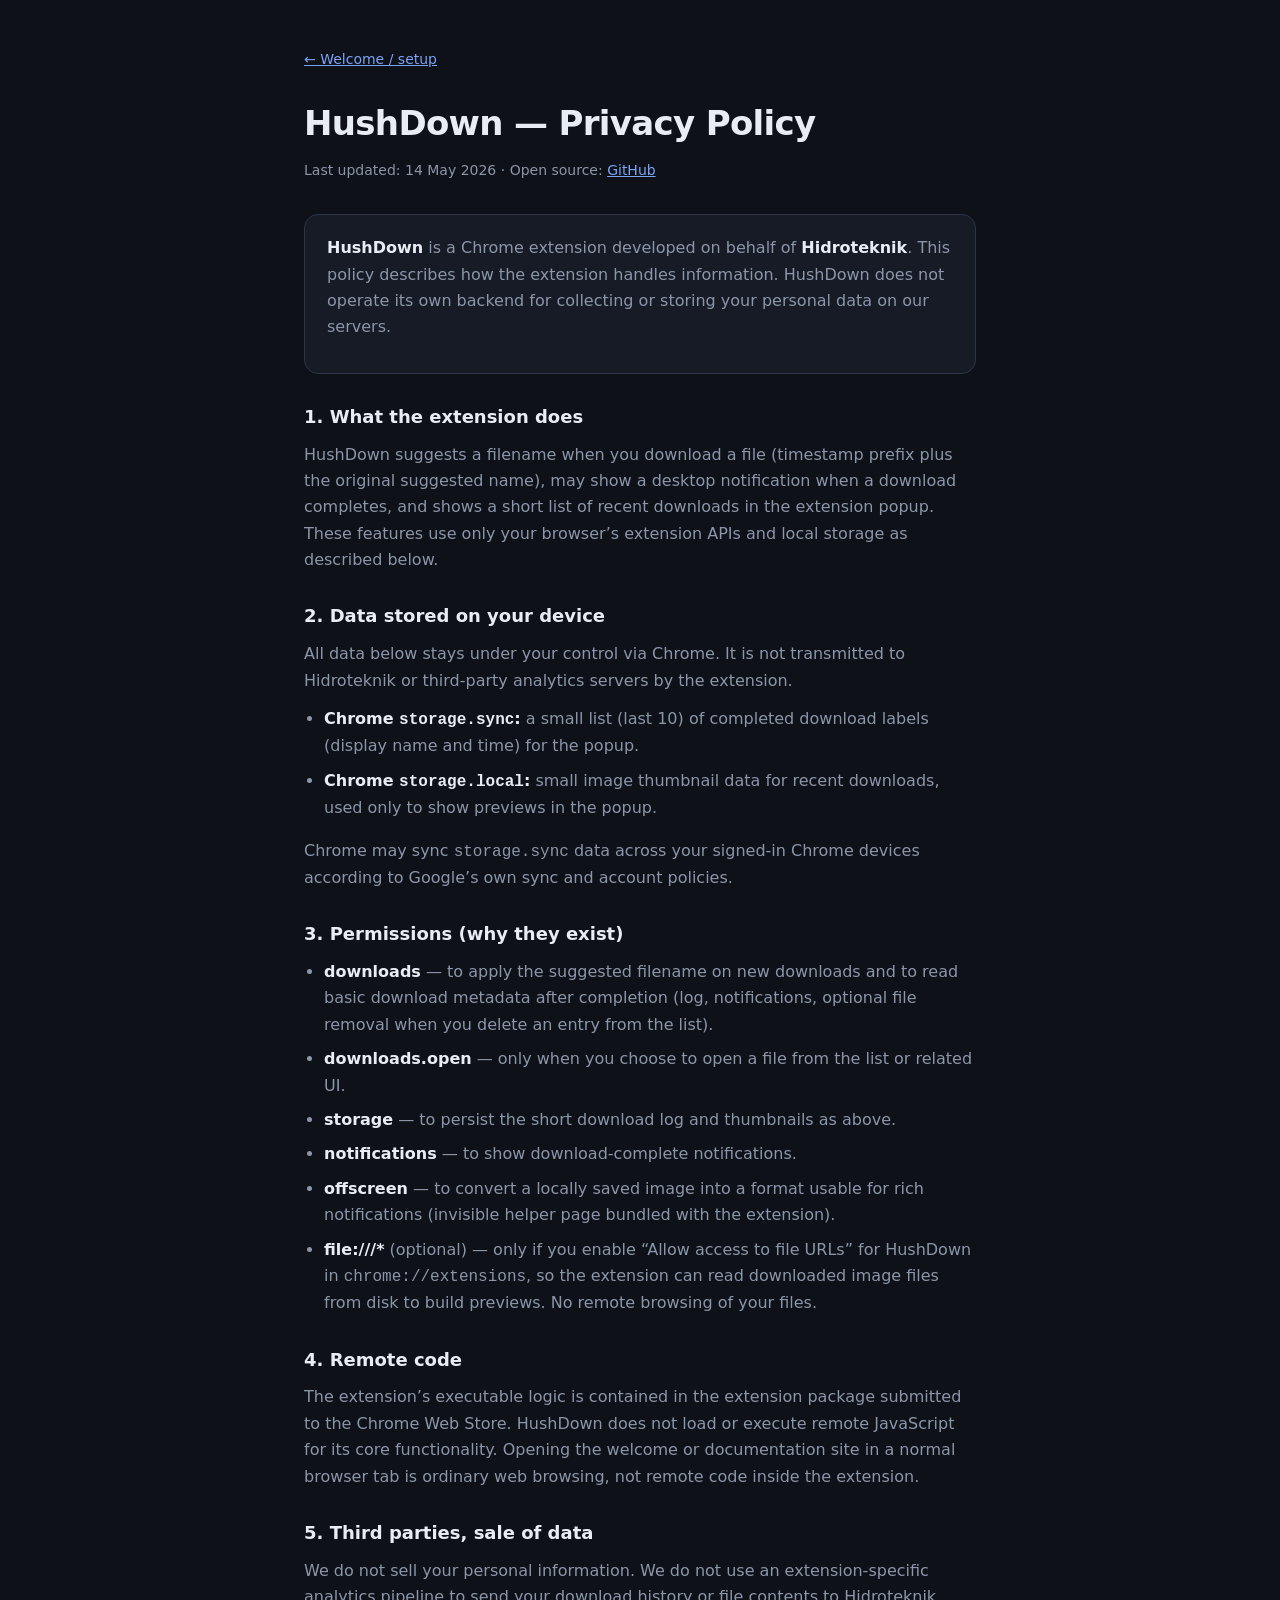
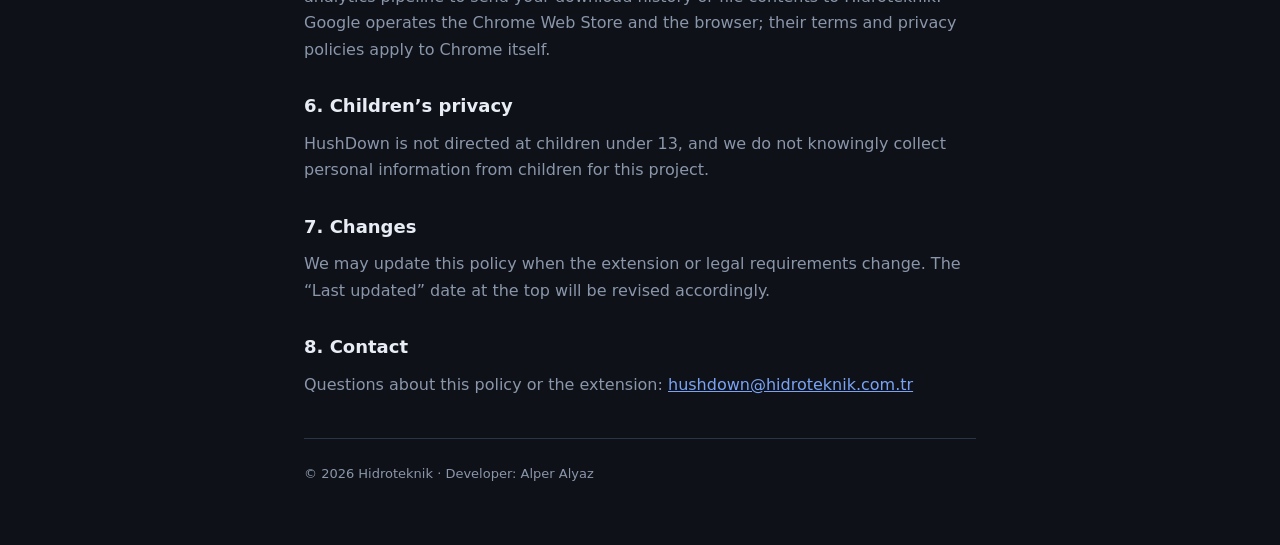
==== docs/privacy.html @ 19093a68 "Add GitHub Pages privacy policy (docs/privacy.html) Co-authored-by: Cursor <cursoragent@cursor.com>" ====
<!DOCTYPE html>
<html lang="en">
<head>
  <meta charset="UTF-8" />
  <meta name="viewport" content="width=device-width, initial-scale=1" />
  <title>HushDown — Privacy Policy</title>
  <meta name="description" content="Privacy policy for the HushDown Chrome extension." />
  <style>
    *, *::before, *::after { box-sizing: border-box; margin: 0; padding: 0; }
    :root {
      --bg: #0e1117;
      --surface: #161b25;
      --border: #2a3547;
      --text: #e8edf5;
      --muted: #8a96aa;
      --accent2: #7aa3f5;
      --radius: 14px;
    }
    body {
      background: var(--bg);
      color: var(--text);
      font-family: system-ui, "Segoe UI", Roboto, sans-serif;
      font-size: 16px;
      line-height: 1.65;
      min-height: 100vh;
    }
    a { color: var(--accent2); }
    .wrap { max-width: 720px; margin: 0 auto; padding: 48px 24px 64px; }
    h1 {
      font-size: clamp(26px, 4vw, 34px);
      font-weight: 700;
      letter-spacing: -0.02em;
      margin-bottom: 8px;
    }
    .meta { color: var(--muted); font-size: 14px; margin-bottom: 32px; }
    h2 {
      font-size: 18px;
      font-weight: 600;
      margin: 28px 0 10px;
    }
    p, li { color: var(--muted); margin-bottom: 12px; }
    ul { padding-left: 1.25rem; margin-bottom: 16px; }
    li { margin-bottom: 8px; }
    strong { color: var(--text); }
    .card {
      background: var(--surface);
      border: 1px solid var(--border);
      border-radius: var(--radius);
      padding: 20px 22px;
      margin-top: 20px;
    }
    .nav { margin-bottom: 24px; font-size: 14px; }
    footer {
      margin-top: 40px;
      padding-top: 24px;
      border-top: 1px solid var(--border);
      font-size: 13px;
      color: var(--muted);
    }
  </style>
</head>
<body>
  <div class="wrap">
    <p class="nav"><a href="./">← Welcome / setup</a></p>
    <h1>HushDown — Privacy Policy</h1>
    <p class="meta">Last updated: 14 May 2026 · Open source: <a href="https://github.com/alperalyaz/hushdown" target="_blank" rel="noopener">GitHub</a></p>

    <div class="card">
      <p>
        <strong>HushDown</strong> is a Chrome extension developed on behalf of <strong>Hidroteknik</strong>.
        This policy describes how the extension handles information. HushDown does not operate its own backend
        for collecting or storing your personal data on our servers.
      </p>
    </div>

    <h2>1. What the extension does</h2>
    <p>
      HushDown suggests a filename when you download a file (timestamp prefix plus the original suggested name),
      may show a desktop notification when a download completes, and shows a short list of recent downloads
      in the extension popup. These features use only your browser’s extension APIs and local storage as described below.
    </p>

    <h2>2. Data stored on your device</h2>
    <p>All data below stays under your control via Chrome. It is not transmitted to Hidroteknik or third-party analytics servers by the extension.</p>
    <ul>
      <li><strong>Chrome <code>storage.sync</code>:</strong> a small list (last 10) of completed download labels (display name and time) for the popup.</li>
      <li><strong>Chrome <code>storage.local</code>:</strong> small image thumbnail data for recent downloads, used only to show previews in the popup.</li>
    </ul>
    <p>Chrome may sync <code>storage.sync</code> data across your signed-in Chrome devices according to Google’s own sync and account policies.</p>

    <h2>3. Permissions (why they exist)</h2>
    <ul>
      <li><strong>downloads</strong> — to apply the suggested filename on new downloads and to read basic download metadata after completion (log, notifications, optional file removal when you delete an entry from the list).</li>
      <li><strong>downloads.open</strong> — only when you choose to open a file from the list or related UI.</li>
      <li><strong>storage</strong> — to persist the short download log and thumbnails as above.</li>
      <li><strong>notifications</strong> — to show download-complete notifications.</li>
      <li><strong>offscreen</strong> — to convert a locally saved image into a format usable for rich notifications (invisible helper page bundled with the extension).</li>
      <li><strong>file:///*</strong> (optional) — only if you enable “Allow access to file URLs” for HushDown in <code>chrome://extensions</code>, so the extension can read downloaded image files from disk to build previews. No remote browsing of your files.</li>
    </ul>

    <h2>4. Remote code</h2>
    <p>
      The extension’s executable logic is contained in the extension package submitted to the Chrome Web Store.
      HushDown does not load or execute remote JavaScript for its core functionality.
      Opening the welcome or documentation site in a normal browser tab is ordinary web browsing, not remote code inside the extension.
    </p>

    <h2>5. Third parties, sale of data</h2>
    <p>
      We do not sell your personal information. We do not use an extension-specific analytics pipeline to send your
      download history or file contents to Hidroteknik. Google operates the Chrome Web Store and the browser;
      their terms and privacy policies apply to Chrome itself.
    </p>

    <h2>6. Children’s privacy</h2>
    <p>HushDown is not directed at children under 13, and we do not knowingly collect personal information from children for this project.</p>

    <h2>7. Changes</h2>
    <p>We may update this policy when the extension or legal requirements change. The “Last updated” date at the top will be revised accordingly.</p>

    <h2>8. Contact</h2>
    <p>
      Questions about this policy or the extension:
      <a href="mailto:hushdown@hidroteknik.com.tr">hushdown@hidroteknik.com.tr</a>
    </p>

    <footer>
      &copy; 2026 Hidroteknik · Developer: Alper Alyaz
    </footer>
  </div>
</body>
</html>
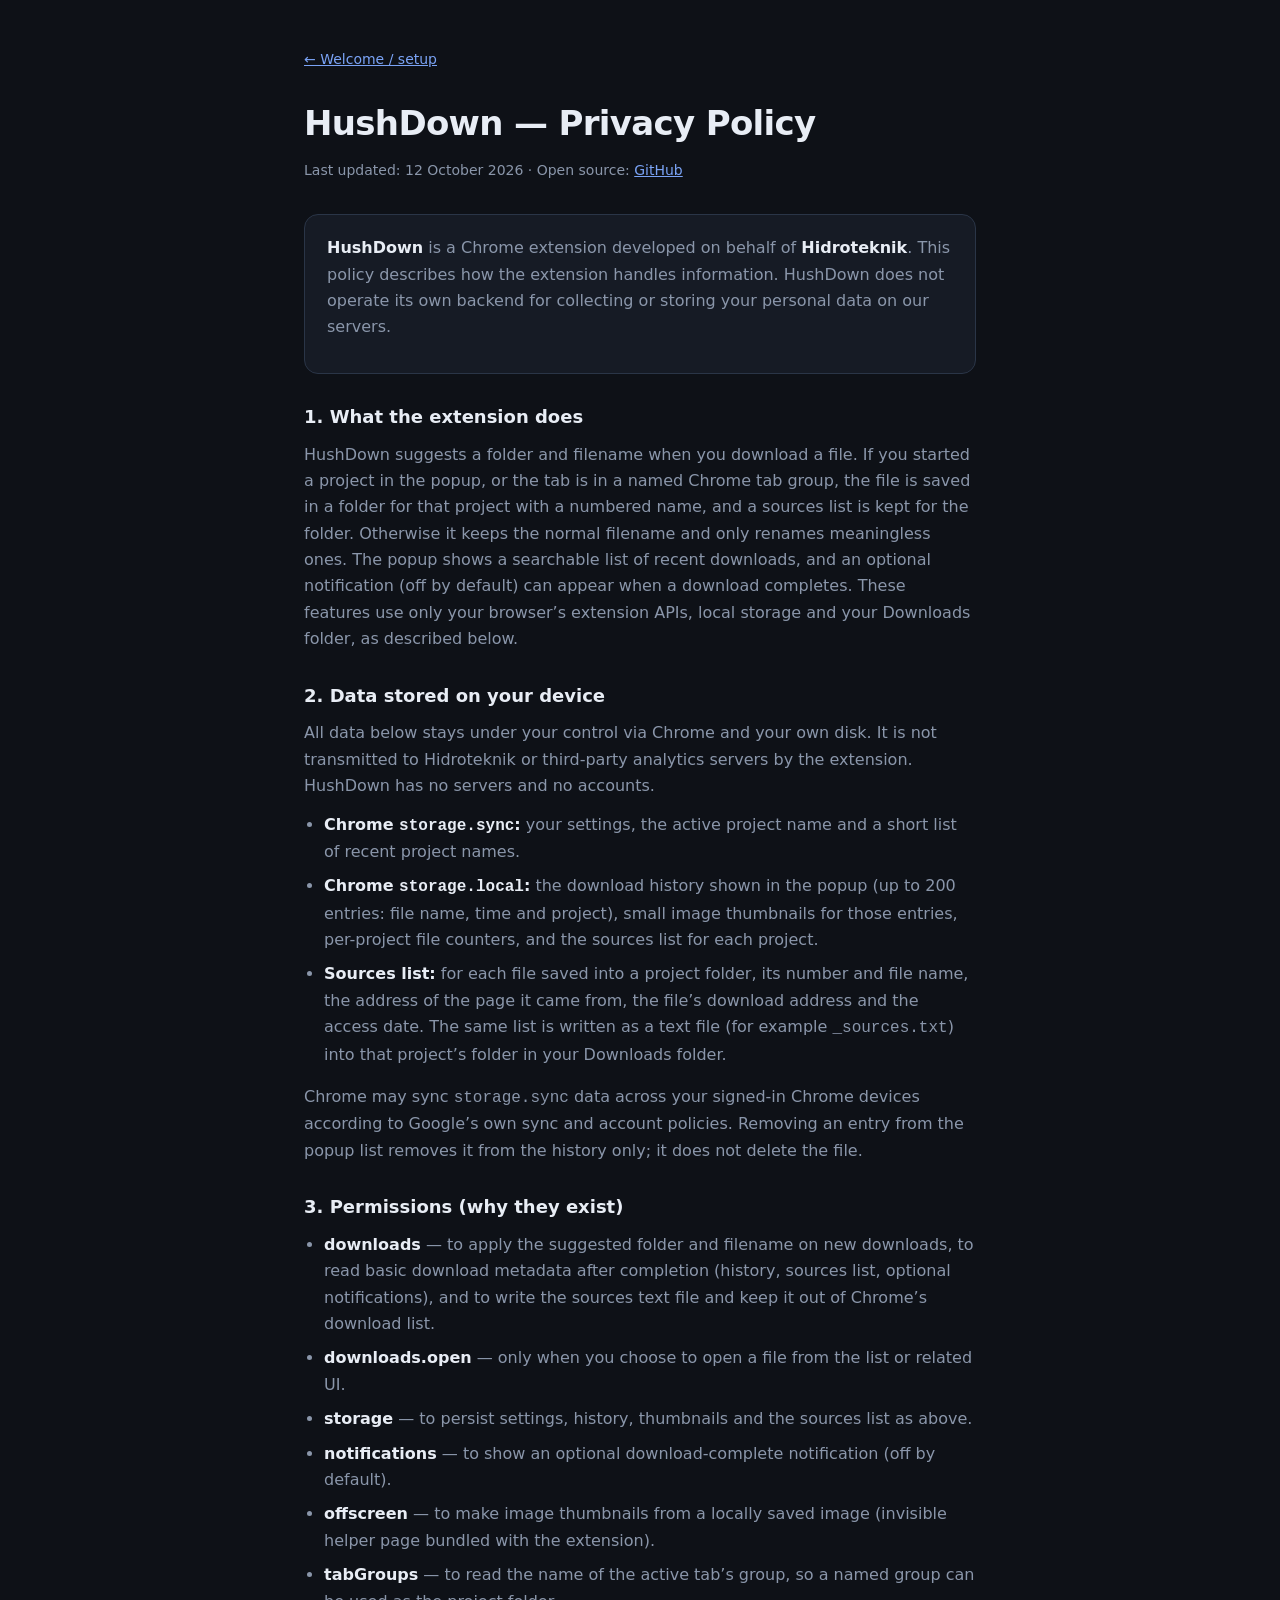
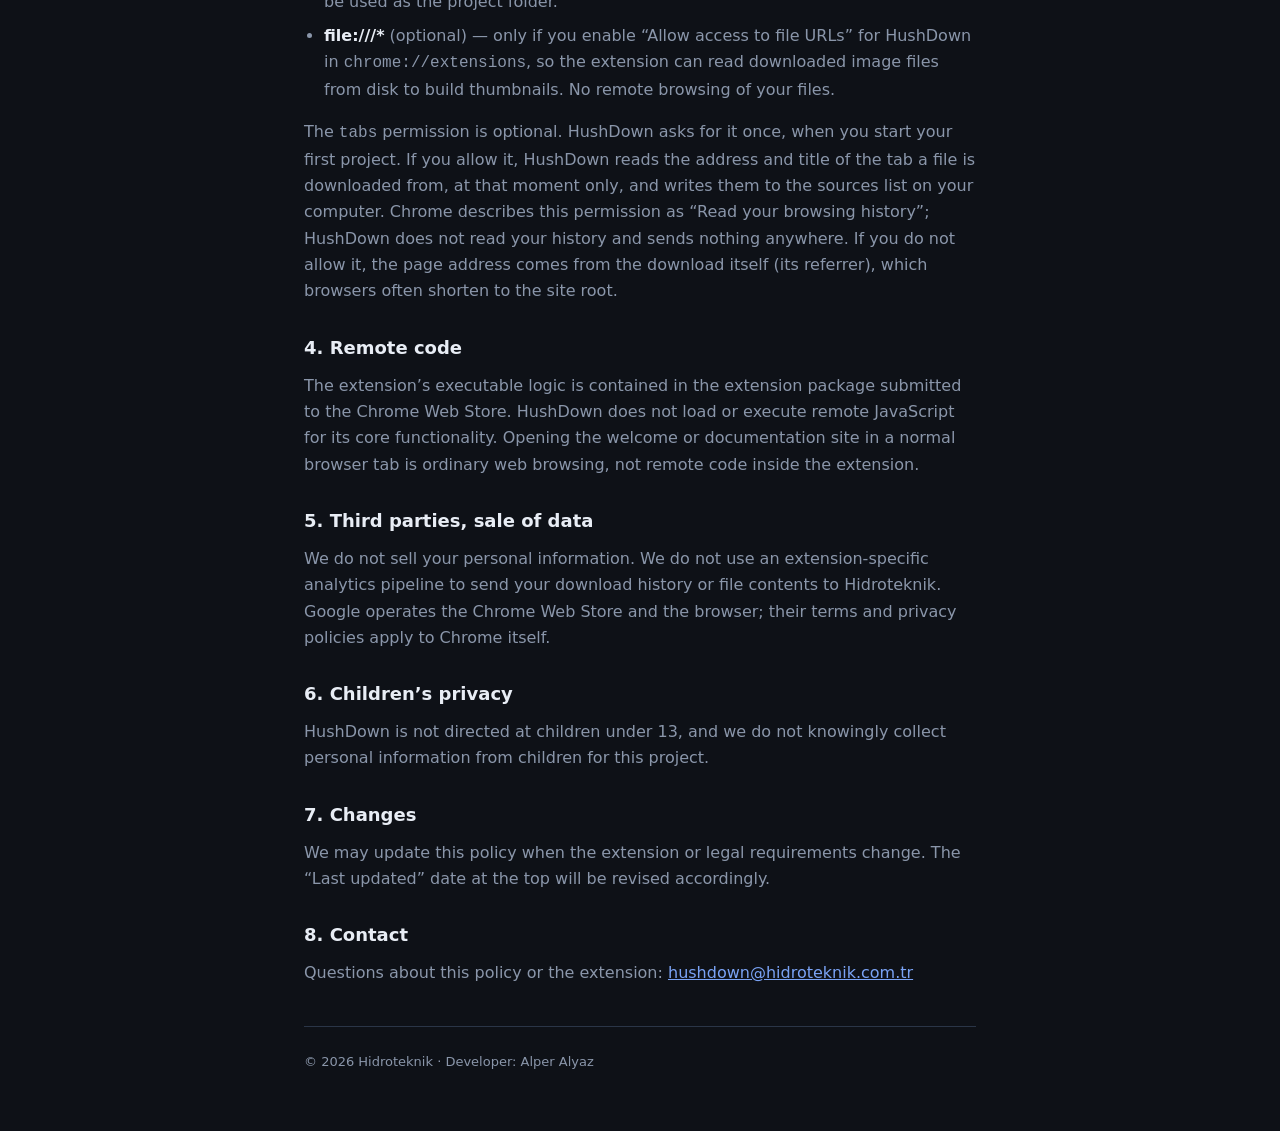
==== commit 3e006676: "HushDown 2.0: organise downloads by project, with an automatic sources list Replaces the timestamp n" ====
--- a/docs/privacy.html
+++ b/docs/privacy.html
@@ -63,7 +63,7 @@
   <div class="wrap">
     <p class="nav"><a href="./">← Welcome / setup</a></p>
     <h1>HushDown — Privacy Policy</h1>
-    <p class="meta">Last updated: 14 May 2026 · Open source: <a href="https://github.com/alperalyaz/hushdown" target="_blank" rel="noopener">GitHub</a></p>
+    <p class="meta">Last updated: 12 October 2026 · Open source: <a href="https://github.com/alperalyaz/hushdown" target="_blank" rel="noopener">GitHub</a></p>
 
     <div class="card">
       <p>
@@ -75,28 +75,33 @@
 
     <h2>1. What the extension does</h2>
     <p>
-      HushDown suggests a filename when you download a file (timestamp prefix plus the original suggested name),
-      may show a desktop notification when a download completes, and shows a short list of recent downloads
-      in the extension popup. These features use only your browser’s extension APIs and local storage as described below.
+      HushDown suggests a folder and filename when you download a file. If you started a project in the popup, or the
+      tab is in a named Chrome tab group, the file is saved in a folder for that project with a numbered name, and a
+      sources list is kept for the folder. Otherwise it keeps the normal filename and only renames meaningless ones.
+      The popup shows a searchable list of recent downloads, and an optional notification (off by default) can appear
+      when a download completes. These features use only your browser’s extension APIs, local storage and your Downloads folder, as described below.
     </p>
 
     <h2>2. Data stored on your device</h2>
-    <p>All data below stays under your control via Chrome. It is not transmitted to Hidroteknik or third-party analytics servers by the extension.</p>
+    <p>All data below stays under your control via Chrome and your own disk. It is not transmitted to Hidroteknik or third-party analytics servers by the extension. HushDown has no servers and no accounts.</p>
     <ul>
-      <li><strong>Chrome <code>storage.sync</code>:</strong> a small list (last 10) of completed download labels (display name and time) for the popup.</li>
-      <li><strong>Chrome <code>storage.local</code>:</strong> small image thumbnail data for recent downloads, used only to show previews in the popup.</li>
+      <li><strong>Chrome <code>storage.sync</code>:</strong> your settings, the active project name and a short list of recent project names.</li>
+      <li><strong>Chrome <code>storage.local</code>:</strong> the download history shown in the popup (up to 200 entries: file name, time and project), small image thumbnails for those entries, per-project file counters, and the sources list for each project.</li>
+      <li><strong>Sources list:</strong> for each file saved into a project folder, its number and file name, the address of the page it came from, the file’s download address and the access date. The same list is written as a text file (for example <code>_sources.txt</code>) into that project’s folder in your Downloads folder.</li>
     </ul>
-    <p>Chrome may sync <code>storage.sync</code> data across your signed-in Chrome devices according to Google’s own sync and account policies.</p>
+    <p>Chrome may sync <code>storage.sync</code> data across your signed-in Chrome devices according to Google’s own sync and account policies. Removing an entry from the popup list removes it from the history only; it does not delete the file.</p>
 
     <h2>3. Permissions (why they exist)</h2>
     <ul>
-      <li><strong>downloads</strong> — to apply the suggested filename on new downloads and to read basic download metadata after completion (log, notifications, optional file removal when you delete an entry from the list).</li>
+      <li><strong>downloads</strong> — to apply the suggested folder and filename on new downloads, to read basic download metadata after completion (history, sources list, optional notifications), and to write the sources text file and keep it out of Chrome’s download list.</li>
       <li><strong>downloads.open</strong> — only when you choose to open a file from the list or related UI.</li>
-      <li><strong>storage</strong> — to persist the short download log and thumbnails as above.</li>
-      <li><strong>notifications</strong> — to show download-complete notifications.</li>
-      <li><strong>offscreen</strong> — to convert a locally saved image into a format usable for rich notifications (invisible helper page bundled with the extension).</li>
-      <li><strong>file:///*</strong> (optional) — only if you enable “Allow access to file URLs” for HushDown in <code>chrome://extensions</code>, so the extension can read downloaded image files from disk to build previews. No remote browsing of your files.</li>
+      <li><strong>storage</strong> — to persist settings, history, thumbnails and the sources list as above.</li>
+      <li><strong>notifications</strong> — to show an optional download-complete notification (off by default).</li>
+      <li><strong>offscreen</strong> — to make image thumbnails from a locally saved image (invisible helper page bundled with the extension).</li>
+      <li><strong>tabGroups</strong> — to read the name of the active tab’s group, so a named group can be used as the project folder.</li>
+      <li><strong>file:///*</strong> (optional) — only if you enable “Allow access to file URLs” for HushDown in <code>chrome://extensions</code>, so the extension can read downloaded image files from disk to build thumbnails. No remote browsing of your files.</li>
     </ul>
+    <p>The <code>tabs</code> permission is optional. HushDown asks for it once, when you start your first project. If you allow it, HushDown reads the address and title of the tab a file is downloaded from, at that moment only, and writes them to the sources list on your computer. Chrome describes this permission as “Read your browsing history”; HushDown does not read your history and sends nothing anywhere. If you do not allow it, the page address comes from the download itself (its referrer), which browsers often shorten to the site root.</p>
 
     <h2>4. Remote code</h2>
     <p>
